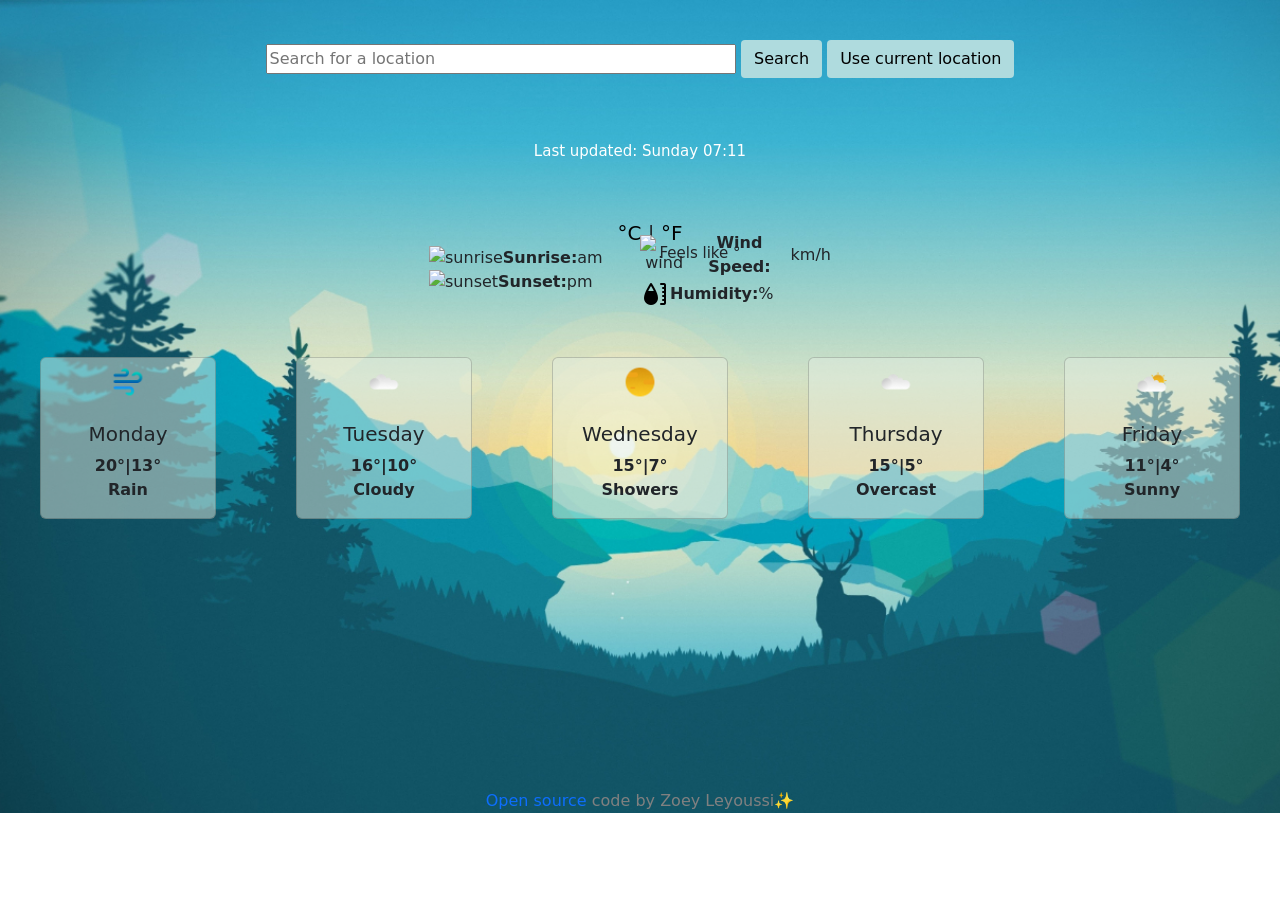
==== index.html @ fd163583 "updated css and html" ====
<!DOCTYPE html>
<html lang="en">
  <head>
    <meta charset="UTF-8" />
    <meta http-equiv="X-UA-Compatible" content="IE=edge" />
    <meta name="viewport" content="width=device-width, initial-scale=1.0" />
    <title>WeatherApp</title>

    <link
      href="https://cdn.jsdelivr.net/npm/bootstrap@5.3.0-alpha1/dist/css/bootstrap.min.css"
      rel="stylesheet"
      integrity="sha384-GLhlTQ8iRABdZLl6O3oVMWSktQOp6b7In1Zl3/Jr59b6EGGoI1aFkw7cmDA6j6gD"
      crossorigin="anonymous"
    />
    <script src="https://unpkg.com/axios@1.1.2/dist/axios.min.js"></script>
    <link rel="stylesheet" type="text/css" href="styles.css" />
  </head>

  <body>
    <div class="container">
      <form id="city-search">
        <input
          type="text"
          placeholder="Search for a location"
          id="search-text-input"
        />
        <input type="submit" class="btn-light" value="Search" />
        <span>
          <button class="buttonLocation">Use current location</button></span
        >
      </form>
      <div class="header">
        <div class="topcontainer">
          <div class="top">
            <h1 id="city"></h1>
            <br />
            <h2 class="date-time">
              Last updated:
              <span id="dateTime"></span>
            </h2>
            <br />
            <p id="temperature-description"></p>
            <div id="weather">
              <div id="weatherToday">
                <span id="temperature"></span>
                <span class="degrees">
                  <a href="#" id="celsius" class="active">°C</a> |
                  <a href="#" id="fahrenheit" class="active">°F</a></span
                >
                <br />
                <span class="feelTemp">
                  Feels like <span id="feelsLike"></span> <span>°</span></span
                >
              </div>

              <img src="" alt="" id="icon" />

              <br />
            </div>
          </div>
          <br />
          <div
            class="container d-flex justify-content-center align-items-center"
          >
            <div class="rowcontainer">
              <div class="rowDetails">
                <div class="colDetails">
                  <img src="images/icons8-wind-30.png" alt="wind" />
                  <strong>Wind Speed:</strong>
                  <span class="values" id="valueWind"> </span>
                  <span>km/h</span>
                </div>
                <div class="colDetails">
                  <img src="Images/icons8-hygrometer-30.png" alt="humidity" />
                  <strong>Humidity:</strong>
                  <span class="values" id="valueHumidity"> </span><span>%</span>
                </div>
              </div>
              <div class="rowDetails">
                <div class="colDetails">
                  <img src="images/icons8-sunrise-30.png" alt="sunrise" />
                  <strong>Sunrise:</strong>
                  <span class="values" id="valueSunrise"> </span><span>am</span>
                </div>
                <div class="colDetails">
                  <img src="images/icons8-sunset-30.png" alt="sunset" />
                  <strong>Sunset:</strong>
                  <span class="values" id="valueSunset"> </span><span>pm</span>
                </div>
              </div>
            </div>
          </div>
        </div>
      </div>

      <br />
      <br />

      <div class="days">
        <div class="row">
          <div class="col">
            <div class="card" style="width: 11rem">
              <img
                src="Images/mist-day.png"
                class="card-img-top"
                alt="rain drizzle"
              />
              <div class="card-body">
                <h5 class="card-title">Monday</h5>
                <p class="card-text">
                  20°|13° <br />
                  Rain
                </p>
              </div>
            </div>
          </div>

          <div class="col">
            <div class="card" style="width: 11rem">
              <img
                src="Images/scattered-clouds-day.png"
                class="card-img-top"
                alt="clouds"
              />
              <div class="card-body">
                <h5 class="card-title">Tuesday</h5>
                <p class="card-text">
                  16°|10° <br />
                  Cloudy
                </p>
              </div>
            </div>
          </div>

          <div class="col">
            <div class="card" style="width: 11rem">
              <img
                src="Images/clear-sky-day.png"
                class="card-img-top"
                alt="overcast"
              />
              <div class="card-body">
                <h5 class="card-title">Wednesday</h5>
                <p class="card-text">
                  15°|7° <br />
                  Showers
                </p>
              </div>
            </div>
          </div>

          <div class="col">
            <div class="card" style="width: 11rem">
              <img
                src="Images/scattered-clouds-day.png"
                class="card-img-top"
                alt="sun"
              />
              <div class="card-body">
                <h5 class="card-title">Thursday</h5>
                <p class="card-text">
                  15°|5° <br />
                  Overcast
                </p>
              </div>
            </div>
          </div>
          <div class="col">
            <div class="card" style="width: 11rem">
              <img
                src="Images/few-clouds-day.png"
                class="card-img-top"
                alt="sunshine"
              />
              <div class="card-body">
                <h5 class="card-title">Friday</h5>
                <p class="card-text">
                  11°|4° <br />
                  Sunny
                </p>
              </div>
            </div>
          </div>
        </div>
      </div>

      <div class="footer">
        <a href="https://github.com/Zoeyxo/ZL-SheCodes">Open source </a>
        code by Zoey Leyoussi✨
      </div>
    </div>
    <script src="app.js"></script>
  </body>
</html>
---- styles.css ----
h5 {
  text-align: center;
}

h1 {
  padding-top: 20px;
  position: relative;
  text-align: center;
  font-size: 50px;
  color: white;
  margin: 0 auto;
}

h2 {
  position: relative;
  text-align: center;
  padding: 0px;
  margin: 0 auto;
  opacity: 5px;
  font-size: 15px;
  color: white;
  top: -20px;
}

#search-text-input {
  width: 40%;
  margin: 0 auto;
}
#weather {
  position: relative;
  text-align: center;
  padding-bottom: 0px;
  margin-bottom: 0px;
  font-size: 25px;
  text-decoration: none;
}
#weatherToday {
  position: relative;
  text-align: center;
  padding: 0px;
  margin: 0 auto;
  font-size: 50px;
  text-decoration: none;
}
#temperature-description {
  position: relative;
  text-align: center;
  padding: 0px;
  margin: 0 auto;
  text-transform: capitalize;
  font-weight: bold;
  font-size: 30px;
}

#temperature {
  font-size: 60px;
}

#icon {
  position: relative;
  padding: 0px;
  margin: 0 auto;
  font-size: 15px;
  text-decoration: none;
  top: -200px;
  left: -220px;
  max-height: 100%;
  max-width: 100%;
}
form {
  margin: 20px;
  padding: 20px;
}
.card {
  background: rgba(223, 236, 223, 0.5);
}
a {
  text-decoration: none;
}
.btn-light {
  background: #afdbde;
  color: black;
  border: 1px solid transparent;
  padding: 0.375rem 0.75rem;
  font-size: 1rem;
  line-height: 1.5;
  border-radius: 0.25rem;
  transition: color 0.15s ease-in-out, background-color 0.15s ease-in-out,
    border-color 0.15s ease-in-out, box-shadow 0.15s ease-in-out;
  display: inline-block;
  text-align: center;
  vertical-align: middle;
}
.btn-light:hover {
  background-color: #cfe2d2;
}
.feelTemp {
  position: relative;
  top: -90px;
  right: -60px;
  font-size: 15px;
}
.buttonLocation {
  background: #afdbde;
  color: black;
  border: 1px solid transparent;
  padding: 0.375rem 0.75rem;
  font-size: 1rem;
  line-height: 1.5;
  border-radius: 0.25rem;
  transition: color 0.15s ease-in-out, background-color 0.15s ease-in-out,
    border-color 0.15s ease-in-out, box-shadow 0.15s ease-in-out;
  display: inline-block;
  text-align: center;
  vertical-align: middle;
}
.buttonLocation:hover {
  background-color: #cfe2d2;
}
.card-img-top {
  width: 48px;
  text-align: center;
  margin: 0 auto;
  display: block;
}
.col {
  text-align: center;
  font-weight: bold;
  padding: 0px;
  margin: 0px;
  width: calc(100% / 3 - 10px);
  max-width: 100%;
}

.colDetails {
  display: flex;
  flex-direction: row;
  align-items: center;
  justify-content: flex-start;
  margin-right: 20px;
}
.card {
  font-weight: 100;
  font-weight: bold;
  text-align: center;
  margin: 0 auto;
  padding: 0px;
}

.card-text {
  text-align: center;
}

body {
  background-image: url(Images/wallpaperflare.com_wallpaperday.jpg);
  background-repeat: no-repeat;
  background-size: cover;
  display: flex;
  flex-direction: column;
  justify-content: center;
  align-items: center;
  margin: 0 auto;
  text-align: center;
}

.rowcontainer {
  display: flex;
  justify-content: center;
  align-items: center;
  top: -200px;
  flex-direction: row-reverse;
  position: relative;
  margin: 0 auto;
}
.values {
  color: black;
  font-size: bold;
}
.row {
  display: flex;
  flex-direction: row;
  justify-content: space-between;
  margin-bottom: 10px;
  text-align: center;
}

.rowDetails {
  flex: 1;
}

.header {
  margin: 0 auto;
  padding: 0px;
}
.footer {
  color: grey;
  text-align: center;
  margin: 0 auto;
  padding-top: 120px;
}
.degrees {
  position: relative;
  text-align: center;
  padding: 0px;
  margin: 0 auto;
  font-size: 20px;
  text-decoration: none;
  top: -30px;
  right: -10px;
}

.days {
  position: relative;
  top: -200px;
  max-width: 100%;
}
.footer {
  padding: 60px 0px 0px 0px;
}
.active {
  cursor: default;
  color: black;
}

.container {
  max-width: 100%;
  margin: 0 auto;
}
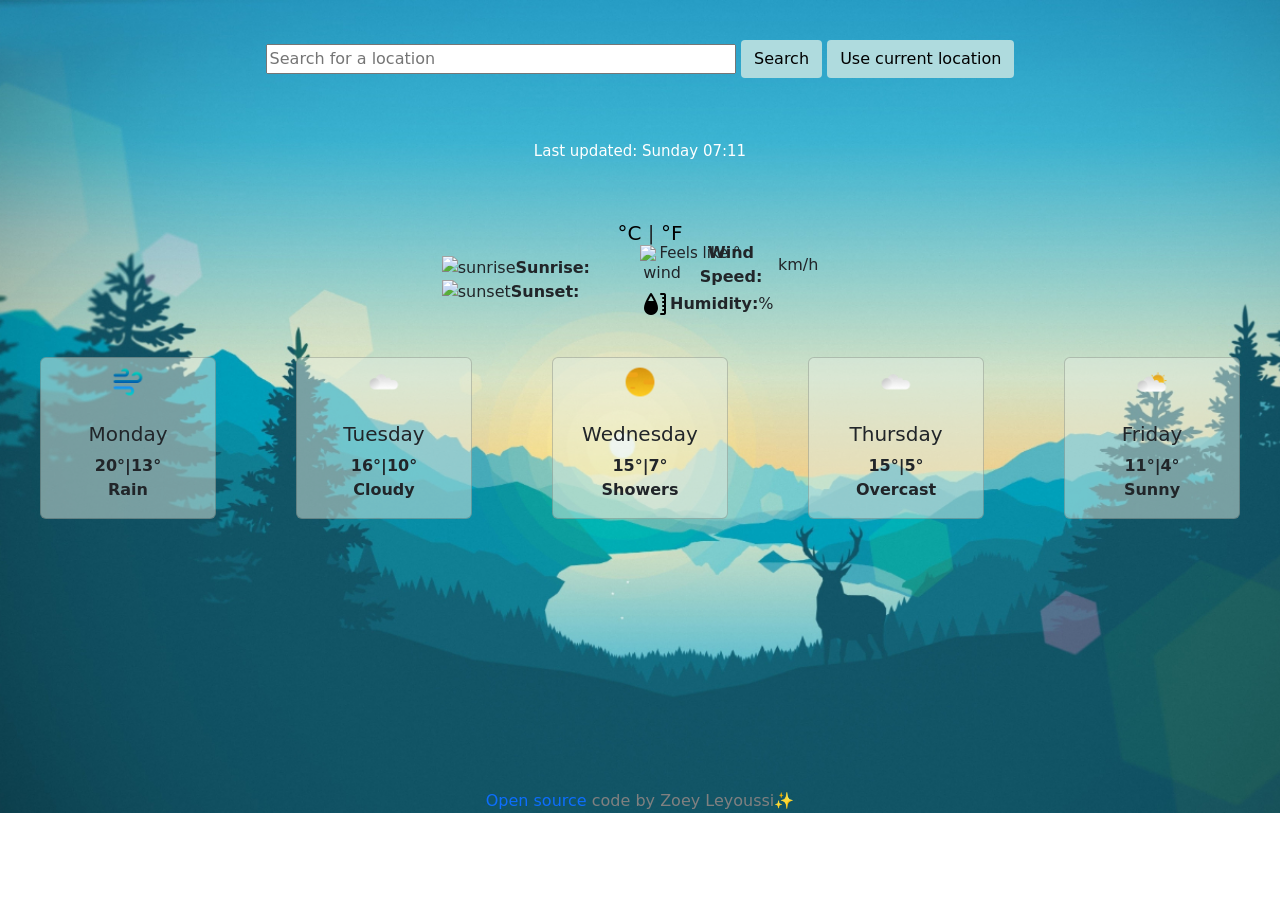
==== commit 824c945a: "Amended" ====
--- a/index.html
+++ b/index.html
@@ -66,26 +66,26 @@
               <div class="rowDetails">
                 <div class="colDetails">
                   <img src="images/icons8-wind-30.png" alt="wind" />
-                  <strong>Wind Speed:</strong>
-                  <span class="values" id="valueWind"> </span>
+                  <strong>Wind Speed: </strong>
+                  <span class="values" id="valueWind"></span>
                   <span>km/h</span>
                 </div>
                 <div class="colDetails">
                   <img src="Images/icons8-hygrometer-30.png" alt="humidity" />
-                  <strong>Humidity:</strong>
+                  <strong>Humidity: </strong>
                   <span class="values" id="valueHumidity"> </span><span>%</span>
                 </div>
               </div>
               <div class="rowDetails">
                 <div class="colDetails">
                   <img src="images/icons8-sunrise-30.png" alt="sunrise" />
-                  <strong>Sunrise:</strong>
-                  <span class="values" id="valueSunrise"> </span><span>am</span>
+                  <strong>Sunrise: </strong>
+                  <span class="values" id="valueSunrise"> </span>
                 </div>
                 <div class="colDetails">
                   <img src="images/icons8-sunset-30.png" alt="sunset" />
-                  <strong>Sunset:</strong>
-                  <span class="values" id="valueSunset"> </span><span>pm</span>
+                  <strong>Sunset: </strong>
+                  <span class="values" id="valueSunset"> </span>
                 </div>
               </div>
             </div>
--- a/styles.css
+++ b/styles.css
@@ -167,7 +167,7 @@
   display: flex;
   justify-content: center;
   align-items: center;
-  top: -200px;
+  top: -190px;
   flex-direction: row-reverse;
   position: relative;
   margin: 0 auto;
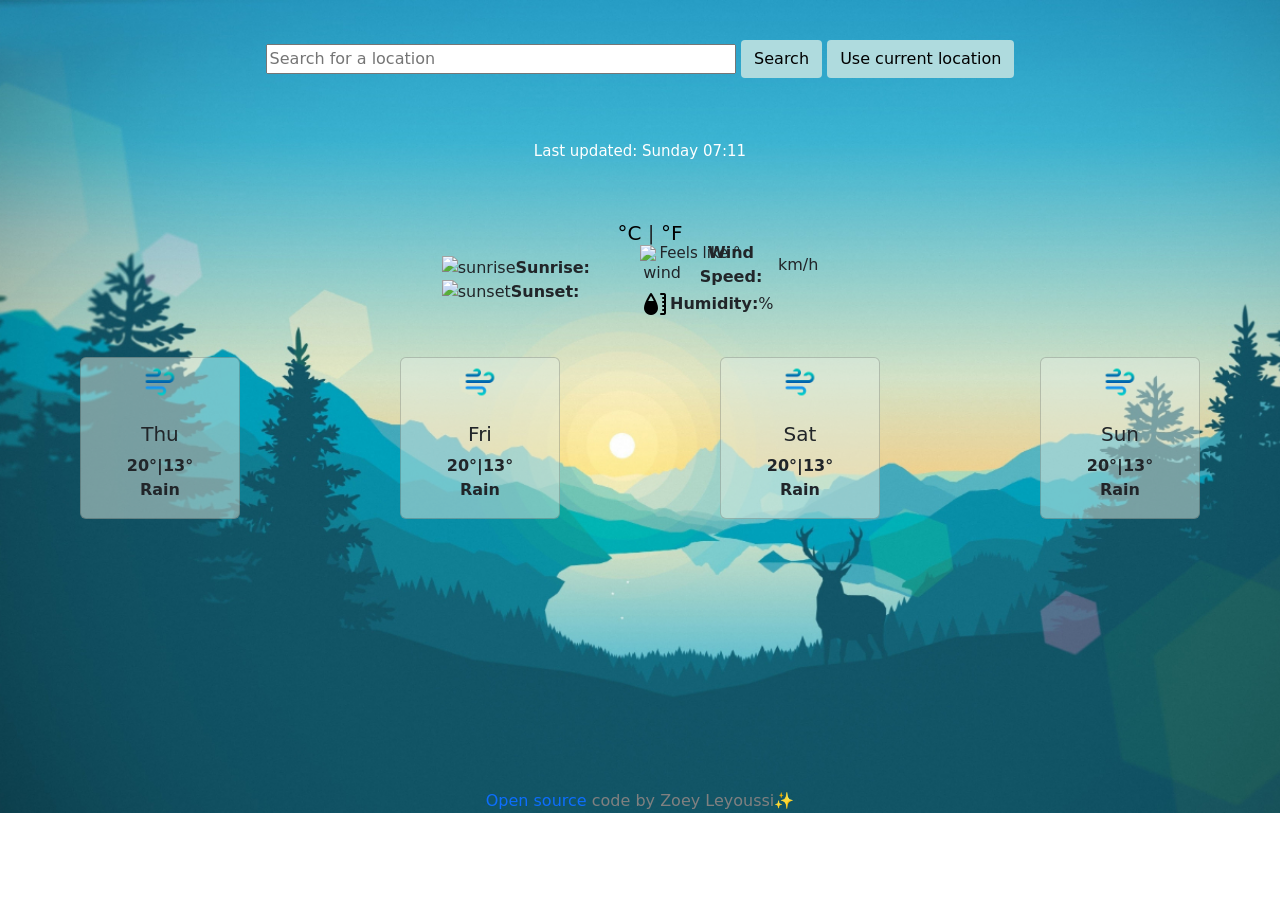
==== commit 0092468a: "days HTML moved to JS" ====
--- a/index.html
+++ b/index.html
@@ -96,96 +96,12 @@
       <br />
       <br />
 
-      <div class="days">
-        <div class="row">
-          <div class="col">
-            <div class="card" style="width: 11rem">
-              <img
-                src="Images/mist-day.png"
-                class="card-img-top"
-                alt="rain drizzle"
-              />
-              <div class="card-body">
-                <h5 class="card-title">Monday</h5>
-                <p class="card-text">
-                  20°|13° <br />
-                  Rain
-                </p>
-              </div>
-            </div>
-          </div>
-
-          <div class="col">
-            <div class="card" style="width: 11rem">
-              <img
-                src="Images/scattered-clouds-day.png"
-                class="card-img-top"
-                alt="clouds"
-              />
-              <div class="card-body">
-                <h5 class="card-title">Tuesday</h5>
-                <p class="card-text">
-                  16°|10° <br />
-                  Cloudy
-                </p>
-              </div>
-            </div>
-          </div>
-
-          <div class="col">
-            <div class="card" style="width: 11rem">
-              <img
-                src="Images/clear-sky-day.png"
-                class="card-img-top"
-                alt="overcast"
-              />
-              <div class="card-body">
-                <h5 class="card-title">Wednesday</h5>
-                <p class="card-text">
-                  15°|7° <br />
-                  Showers
-                </p>
-              </div>
-            </div>
-          </div>
-
-          <div class="col">
-            <div class="card" style="width: 11rem">
-              <img
-                src="Images/scattered-clouds-day.png"
-                class="card-img-top"
-                alt="sun"
-              />
-              <div class="card-body">
-                <h5 class="card-title">Thursday</h5>
-                <p class="card-text">
-                  15°|5° <br />
-                  Overcast
-                </p>
-              </div>
-            </div>
-          </div>
-          <div class="col">
-            <div class="card" style="width: 11rem">
-              <img
-                src="Images/few-clouds-day.png"
-                class="card-img-top"
-                alt="sunshine"
-              />
-              <div class="card-body">
-                <h5 class="card-title">Friday</h5>
-                <p class="card-text">
-                  11°|4° <br />
-                  Sunny
-                </p>
-              </div>
-            </div>
-          </div>
-        </div>
-      </div>
+      <div class="days" id="forecast"></div>
 
       <div class="footer">
-        <a href="https://github.com/Zoeyxo/ZL-SheCodes">Open source </a>
+        <a href="https://github.com/Zoeyxo/ZL-SheCodes" target="_blank"
+          >Open source
+        </a>
         code by Zoey Leyoussi✨
       </div>
     </div>
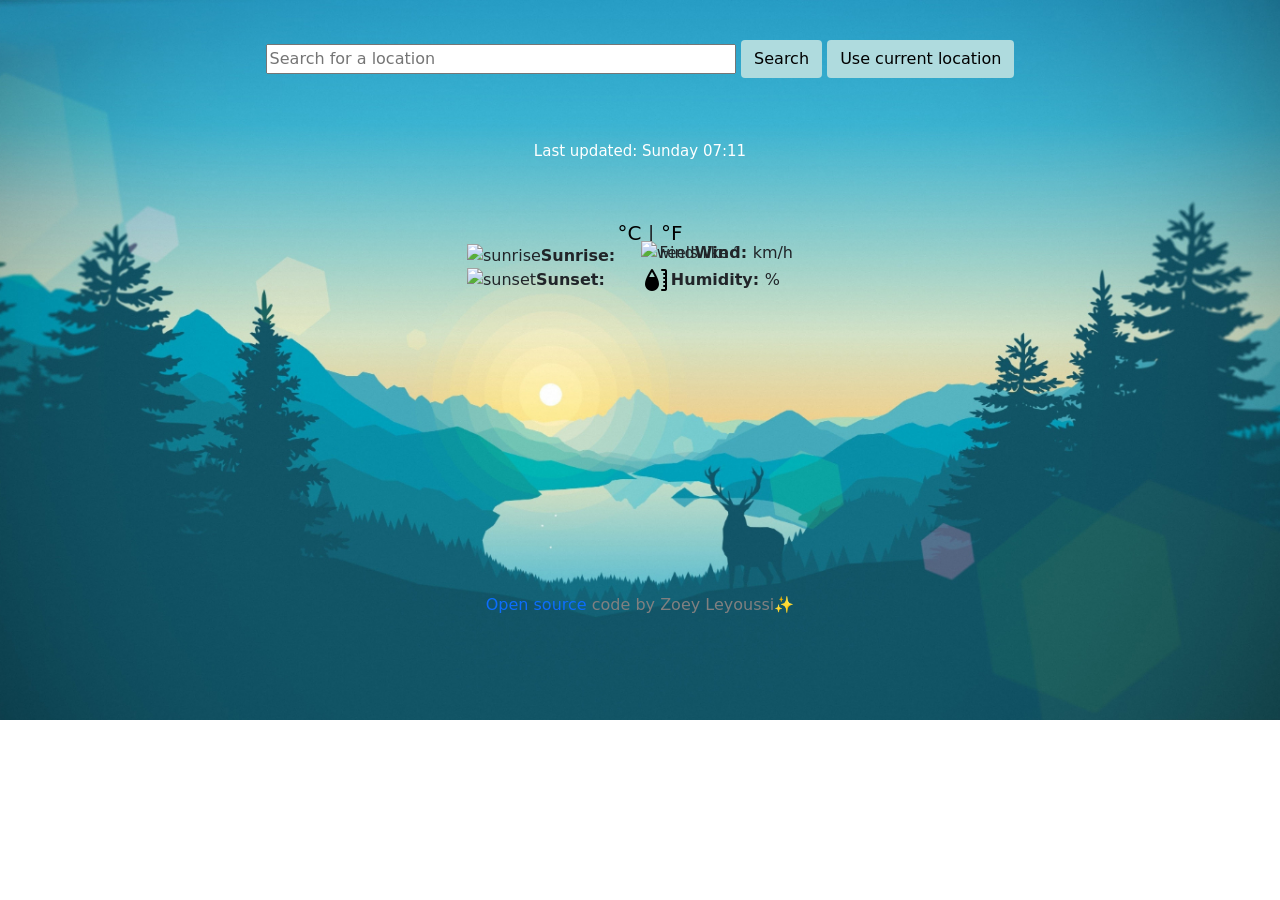
==== commit df7c3207: "fix" ====
--- a/index.html
+++ b/index.html
@@ -66,26 +66,26 @@
               <div class="rowDetails">
                 <div class="colDetails">
                   <img src="images/icons8-wind-30.png" alt="wind" />
-                  <strong>Wind Speed: </strong>
+                  <strong>Wind:&nbsp </strong>
                   <span class="values" id="valueWind"></span>
-                  <span>km/h</span>
+                  <span> km/h</span>
                 </div>
                 <div class="colDetails">
                   <img src="Images/icons8-hygrometer-30.png" alt="humidity" />
-                  <strong>Humidity: </strong>
-                  <span class="values" id="valueHumidity"> </span><span>%</span>
+                  <strong>Humidity:&nbsp</strong>
+                  <span class="values" id="valueHumidity"></span><span> %</span>
                 </div>
               </div>
               <div class="rowDetails">
                 <div class="colDetails">
                   <img src="images/icons8-sunrise-30.png" alt="sunrise" />
-                  <strong>Sunrise: </strong>
-                  <span class="values" id="valueSunrise"> </span>
+                  <strong>Sunrise:&nbsp </strong>
+                  <span class="values" id="valueSunrise"></span>
                 </div>
                 <div class="colDetails">
                   <img src="images/icons8-sunset-30.png" alt="sunset" />
-                  <strong>Sunset: </strong>
-                  <span class="values" id="valueSunset"> </span>
+                  <strong>Sunset:&nbsp&nbsp </strong>
+                  <span class="values" id="valueSunset"></span>
                 </div>
               </div>
             </div>
--- a/styles.css
+++ b/styles.css
@@ -73,6 +73,8 @@
 }
 .card {
   background: rgba(223, 236, 223, 0.5);
+  text-align: center;
+  margin-bottom: 10px;
 }
 a {
   text-decoration: none;
@@ -128,8 +130,6 @@
   font-weight: bold;
   padding: 0px;
   margin: 0px;
-  width: calc(100% / 3 - 10px);
-  max-width: 100%;
 }
 
 .colDetails {
@@ -173,6 +173,24 @@
   margin: 0 auto;
 }
 .values {
+  color: white;
+  font-size: bold;
+}
+
+#valueHumidity {
+  color: black;
+  font-size: bold;
+}
+#valueSunset {
+  color: black;
+  font-size: bold;
+}
+#valueSunrise {
+  color: black;
+  font-size: bold;
+}
+
+#valueWind {
   color: black;
   font-size: bold;
 }
@@ -182,10 +200,8 @@
   justify-content: space-between;
   margin-bottom: 10px;
   text-align: center;
-}
-
-.rowDetails {
-  flex: 1;
+
+  margin: -10px;
 }
 
 .header {
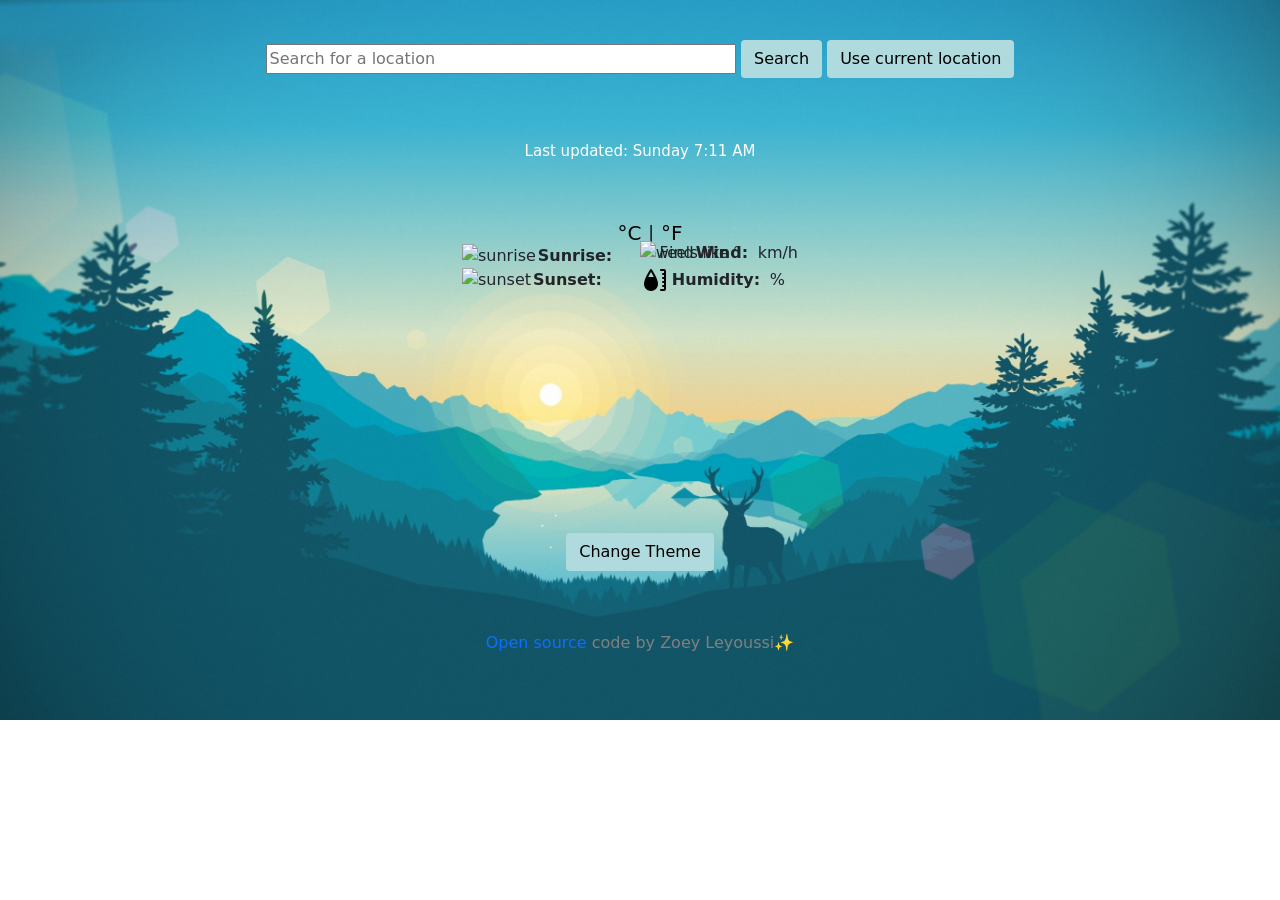
==== commit dbb7723e: "updates to background" ====
--- a/index.html
+++ b/index.html
@@ -97,7 +97,9 @@
       <br />
 
       <div class="days" id="forecast"></div>
-
+      <div class="theme">
+        <button class="buttonTheme">Change Theme</button>
+      </div>
       <div class="footer">
         <a href="https://github.com/Zoeyxo/ZL-SheCodes" target="_blank"
           >Open source
--- a/styles.css
+++ b/styles.css
@@ -116,6 +116,20 @@
   text-align: center;
   vertical-align: middle;
 }
+.buttonTheme {
+  background: #afdbde;
+  color: black;
+  border: 1px solid transparent;
+  padding: 0.375rem 0.75rem;
+  font-size: 1rem;
+  line-height: 1.5;
+  border-radius: 0.25rem;
+  transition: color 0.15s ease-in-out, background-color 0.15s ease-in-out,
+    border-color 0.15s ease-in-out, box-shadow 0.15s ease-in-out;
+  display: inline-block;
+  text-align: center;
+  vertical-align: middle;
+}
 .buttonLocation:hover {
   background-color: #cfe2d2;
 }
@@ -138,6 +152,7 @@
   align-items: center;
   justify-content: flex-start;
   margin-right: 20px;
+  gap: 2px;
 }
 .card {
   font-weight: 100;
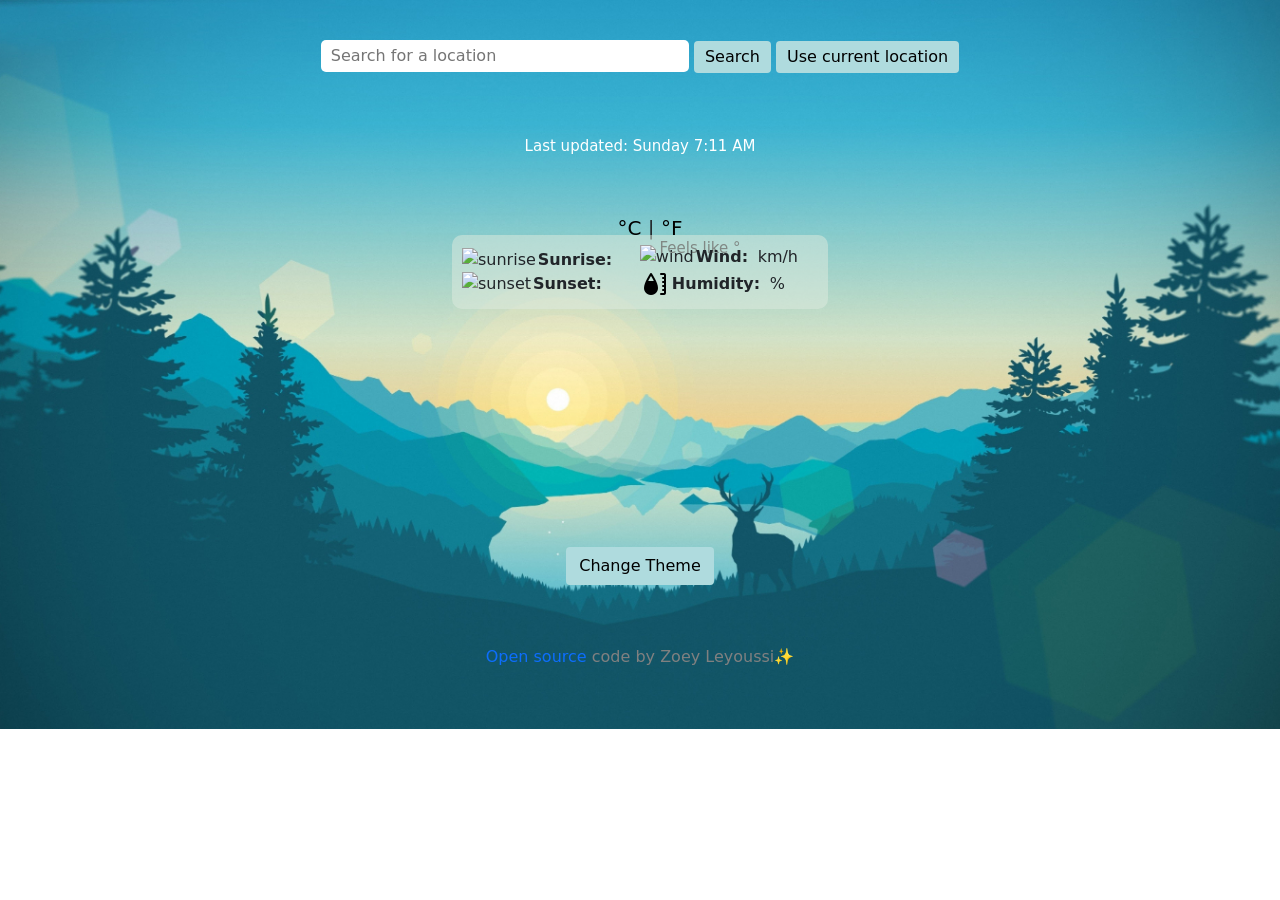
==== commit 61f8d16c: "fix" ====
--- a/index.html
+++ b/index.html
@@ -4,6 +4,10 @@
     <meta charset="UTF-8" />
     <meta http-equiv="X-UA-Compatible" content="IE=edge" />
     <meta name="viewport" content="width=device-width, initial-scale=1.0" />
+    <meta
+      name="description"
+      content="Get accurate weather forecasts and stay up-to-date with the latest weather conditions using this weather app created by Zoey Leyoussi. This app was designed as a project for the SheCodes Plus workshop. Get real-time weather information at your fingertips today! "
+    />
     <title>WeatherApp</title>
 
     <link
@@ -53,7 +57,7 @@
                 >
               </div>
 
-              <img src="" alt="" id="icon" />
+              <img src="" alt="" id="icon" class="mx-auto d-block img-fluid" />
 
               <br />
             </div>
@@ -107,6 +111,7 @@
         code by Zoey Leyoussi✨
       </div>
     </div>
+
     <script src="app.js"></script>
   </body>
 </html>
--- a/styles.css
+++ b/styles.css
@@ -80,6 +80,43 @@
   text-decoration: none;
 }
 .btn-light {
+  background: #afdbde;
+  color: black;
+  border: 1px solid transparent;
+  padding: 3px 10px;
+  font-size: 1rem;
+  line-height: 1.5;
+  border-radius: 0.25rem;
+  transition: color 0.15s ease-in-out, background-color 0.15s ease-in-out,
+    border-color 0.15s ease-in-out, box-shadow 0.15s ease-in-out;
+  display: inline-block;
+  text-align: center;
+  vertical-align: middle;
+}
+.btn-light:hover {
+  background-color: #cfe2d2;
+}
+.feelTemp {
+  position: relative;
+  top: -90px;
+  right: -60px;
+  font-size: 15px;
+}
+.buttonLocation {
+  background: #afdbde;
+  color: black;
+  border: 1px solid transparent;
+  padding: 3px 10px;
+  font-size: 1rem;
+  line-height: 1.5;
+  border-radius: 0.25rem;
+  transition: color 0.15s ease-in-out, background-color 0.15s ease-in-out,
+    border-color 0.15s ease-in-out, box-shadow 0.15s ease-in-out;
+  display: inline-block;
+  text-align: center;
+  vertical-align: middle;
+}
+.buttonTheme {
   background: #afdbde;
   color: black;
   border: 1px solid transparent;
@@ -93,43 +130,6 @@
   text-align: center;
   vertical-align: middle;
 }
-.btn-light:hover {
-  background-color: #cfe2d2;
-}
-.feelTemp {
-  position: relative;
-  top: -90px;
-  right: -60px;
-  font-size: 15px;
-}
-.buttonLocation {
-  background: #afdbde;
-  color: black;
-  border: 1px solid transparent;
-  padding: 0.375rem 0.75rem;
-  font-size: 1rem;
-  line-height: 1.5;
-  border-radius: 0.25rem;
-  transition: color 0.15s ease-in-out, background-color 0.15s ease-in-out,
-    border-color 0.15s ease-in-out, box-shadow 0.15s ease-in-out;
-  display: inline-block;
-  text-align: center;
-  vertical-align: middle;
-}
-.buttonTheme {
-  background: #afdbde;
-  color: black;
-  border: 1px solid transparent;
-  padding: 0.375rem 0.75rem;
-  font-size: 1rem;
-  line-height: 1.5;
-  border-radius: 0.25rem;
-  transition: color 0.15s ease-in-out, background-color 0.15s ease-in-out,
-    border-color 0.15s ease-in-out, box-shadow 0.15s ease-in-out;
-  display: inline-block;
-  text-align: center;
-  vertical-align: middle;
-}
 .buttonLocation:hover {
   background-color: #cfe2d2;
 }
@@ -186,6 +186,9 @@
   flex-direction: row-reverse;
   position: relative;
   margin: 0 auto;
+  background: rgba(223, 236, 223, 0.5);
+  border-radius: 10px;
+  padding: 10px;
 }
 .values {
   color: white;
@@ -227,7 +230,7 @@
   color: grey;
   text-align: center;
   margin: 0 auto;
-  padding-top: 120px;
+  padding-bottom: 20px;
 }
 .degrees {
   position: relative;
@@ -242,11 +245,12 @@
 
 .days {
   position: relative;
-  top: -200px;
+  top: -80px;
   max-width: 100%;
+  bottom: 0px;
 }
 .footer {
-  padding: 60px 0px 0px 0px;
+  padding: 60px 20px 60px 20px;
 }
 .active {
   cursor: default;
@@ -254,6 +258,91 @@
 }
 
 .container {
-  max-width: 100%;
-  margin: 0 auto;
-}
+  max-width: 80%;
+  max-height: 80%;
+  text-align: center;
+}
+
+#search-text-input {
+  border-radius: 5px;
+  border: 1px;
+  padding: 4px 10px;
+}
+@media (max-width: 900px) {
+  #city-search input[type="text"],
+  #city-search input[type="submit"],
+  #city-search button.buttonLocation {
+    display: block;
+    width: 100%;
+    margin-bottom: 10px;
+  }
+
+  .top h1 {
+    font-size: 28px;
+  }
+  .top h2 {
+    font-size: 18px;
+  }
+
+  .degrees {
+    display: flex;
+    justify-content: center;
+  }
+
+  .topcontainer {
+    display: flex;
+    flex-direction: column;
+  }
+
+  .rowcontainer {
+    display: flex;
+    flex-direction: column;
+    align-items: center;
+    background: rgba(223, 236, 223, 0.5);
+  }
+
+  .colDetails {
+    margin-bottom: 0;
+  }
+
+  .theme {
+    text-align: center;
+  }
+
+  #temperature {
+    font-size: 3rem;
+  }
+
+  .degrees {
+    display: flex;
+    justify-content: center;
+    align-items: center;
+    margin-top: 0.5rem;
+    font-size: 1.5rem;
+  }
+
+  #weatherToday {
+    display: flex;
+    flex-direction: column;
+    align-items: center;
+  }
+
+  .feelTemp {
+    position: flex;
+    left: -0.1px;
+    align-items: center;
+    justify-content: center;
+    text-align: center;
+    margin-top: 10px;
+  }
+
+  .card {
+    margin-bottom: 10px;
+  }
+
+  #icon {
+    position: relative;
+    top: -200px;
+    left: -120px;
+  }
+}
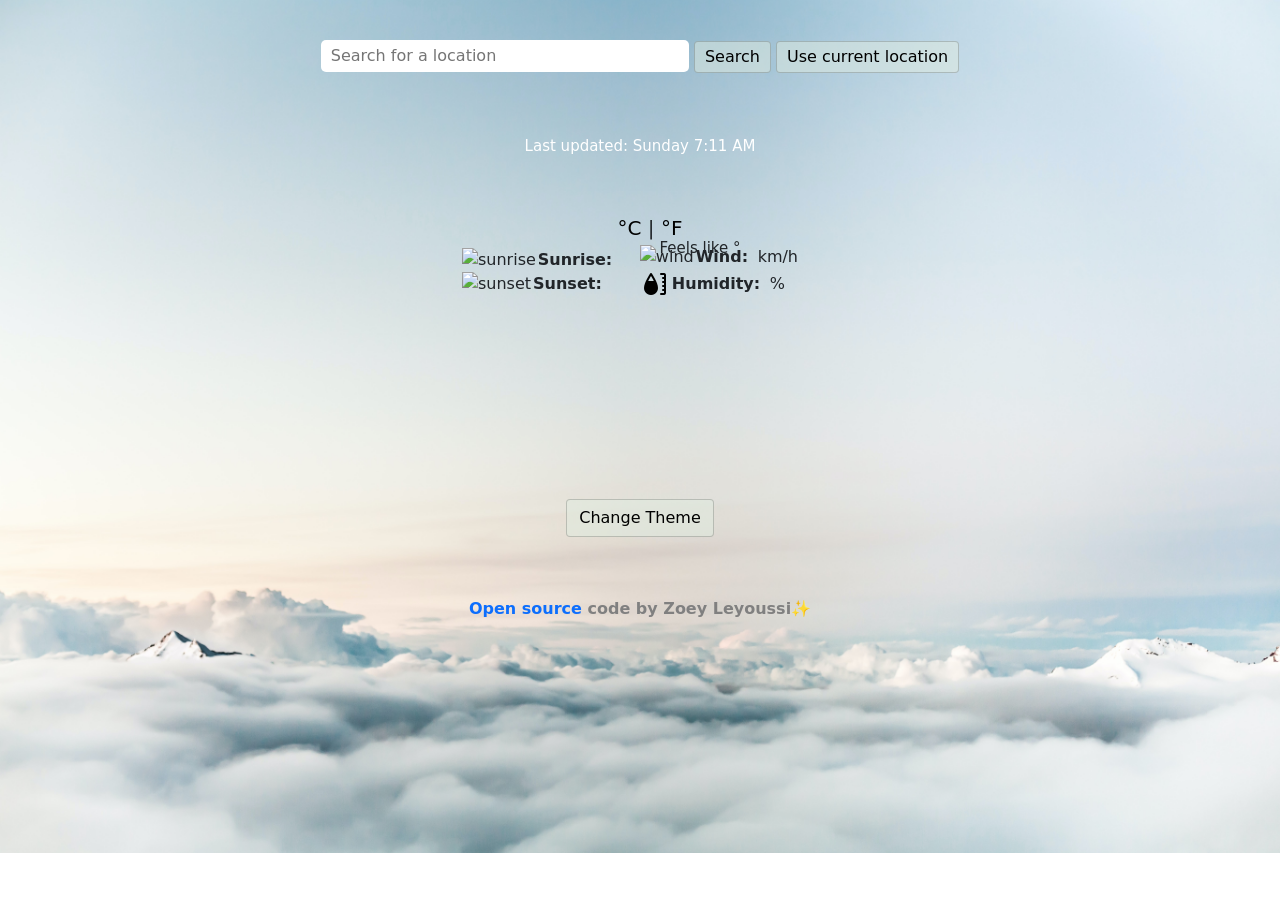
==== commit 7d270c38: "fixes" ====
--- a/index.html
+++ b/index.html
@@ -63,42 +63,36 @@
             </div>
           </div>
           <br />
-          <div
-            class="container d-flex justify-content-center align-items-center"
-          >
-            <div class="rowcontainer">
-              <div class="rowDetails">
-                <div class="colDetails">
-                  <img src="images/icons8-wind-30.png" alt="wind" />
-                  <strong>Wind:&nbsp </strong>
-                  <span class="values" id="valueWind"></span>
-                  <span> km/h</span>
-                </div>
-                <div class="colDetails">
-                  <img src="Images/icons8-hygrometer-30.png" alt="humidity" />
-                  <strong>Humidity:&nbsp</strong>
-                  <span class="values" id="valueHumidity"></span><span> %</span>
-                </div>
+
+          <div class="rowcontainer">
+            <div class="rowDetails">
+              <div class="colDetails">
+                <img src="images/icons8-wind-30.png" alt="wind" />
+                <strong>Wind:&nbsp </strong>
+                <span class="values" id="valueWind"></span>
+                <span> km/h</span>
               </div>
-              <div class="rowDetails">
-                <div class="colDetails">
-                  <img src="images/icons8-sunrise-30.png" alt="sunrise" />
-                  <strong>Sunrise:&nbsp </strong>
-                  <span class="values" id="valueSunrise"></span>
-                </div>
-                <div class="colDetails">
-                  <img src="images/icons8-sunset-30.png" alt="sunset" />
-                  <strong>Sunset:&nbsp&nbsp </strong>
-                  <span class="values" id="valueSunset"></span>
-                </div>
+              <div class="colDetails">
+                <img src="Images/icons8-hygrometer-30.png" alt="humidity" />
+                <strong>Humidity:&nbsp</strong>
+                <span class="values" id="valueHumidity"></span><span> %</span>
+              </div>
+            </div>
+            <div class="rowDetails">
+              <div class="colDetails">
+                <img src="images/icons8-sunrise-30.png" alt="sunrise" />
+                <strong>Sunrise:&nbsp </strong>
+                <span class="values" id="valueSunrise"></span>
+              </div>
+              <div class="colDetails">
+                <img src="images/icons8-sunset-30.png" alt="sunset" />
+                <strong>Sunset:&nbsp&nbsp </strong>
+                <span class="values" id="valueSunset"></span>
               </div>
             </div>
           </div>
         </div>
       </div>
-
-      <br />
-      <br />
 
       <div class="days" id="forecast"></div>
       <div class="theme">
--- a/styles.css
+++ b/styles.css
@@ -80,9 +80,9 @@
   text-decoration: none;
 }
 .btn-light {
-  background: #afdbde;
-  color: black;
-  border: 1px solid transparent;
+  background: rgba(223, 236, 223, 0.5);
+  color: black;
+  border: 0.5px solid rgba(0, 0, 0, 0.175);
   padding: 3px 10px;
   font-size: 1rem;
   line-height: 1.5;
@@ -94,7 +94,7 @@
   vertical-align: middle;
 }
 .btn-light:hover {
-  background-color: #cfe2d2;
+  background-color: #e0e8ea;
 }
 .feelTemp {
   position: relative;
@@ -103,9 +103,9 @@
   font-size: 15px;
 }
 .buttonLocation {
-  background: #afdbde;
-  color: black;
-  border: 1px solid transparent;
+  background: rgba(223, 236, 223, 0.5);
+  color: black;
+  border: 0.5px solid rgba(0, 0, 0, 0.175);
   padding: 3px 10px;
   font-size: 1rem;
   line-height: 1.5;
@@ -117,9 +117,9 @@
   vertical-align: middle;
 }
 .buttonTheme {
-  background: #afdbde;
-  color: black;
-  border: 1px solid transparent;
+  background: rgba(223, 236, 223, 0.5);
+  color: black;
+  border: 0.5px solid rgba(0, 0, 0, 0.175);
   padding: 0.375rem 0.75rem;
   font-size: 1rem;
   line-height: 1.5;
@@ -131,7 +131,11 @@
   vertical-align: middle;
 }
 .buttonLocation:hover {
-  background-color: #cfe2d2;
+  background-color: #e0e8ea;
+}
+
+.buttonTheme:hover {
+  background-color: #e0e8ea;
 }
 .card-img-top {
   width: 48px;
@@ -167,7 +171,7 @@
 }
 
 body {
-  background-image: url(Images/wallpaperflare.com_wallpaperday.jpg);
+  background-image: url(Images/clouds.jpg);
   background-repeat: no-repeat;
   background-size: cover;
   display: flex;
@@ -186,7 +190,7 @@
   flex-direction: row-reverse;
   position: relative;
   margin: 0 auto;
-  background: rgba(223, 236, 223, 0.5);
+
   border-radius: 10px;
   padding: 10px;
 }
@@ -222,13 +226,10 @@
   margin: -10px;
 }
 
-.header {
-  margin: 0 auto;
-  padding: 0px;
-}
 .footer {
   color: grey;
   text-align: center;
+  font-weight: 600;
   margin: 0 auto;
   padding-bottom: 20px;
 }
@@ -245,9 +246,9 @@
 
 .days {
   position: relative;
-  top: -80px;
+  top: -120px;
   max-width: 100%;
-  bottom: 0px;
+  bottom: 60px;
 }
 .footer {
   padding: 60px 20px 60px 20px;
@@ -292,6 +293,9 @@
   .topcontainer {
     display: flex;
     flex-direction: column;
+    bottom: 0px;
+    margin: 0 auto;
+    padding: 0px;
   }
 
   .rowcontainer {
